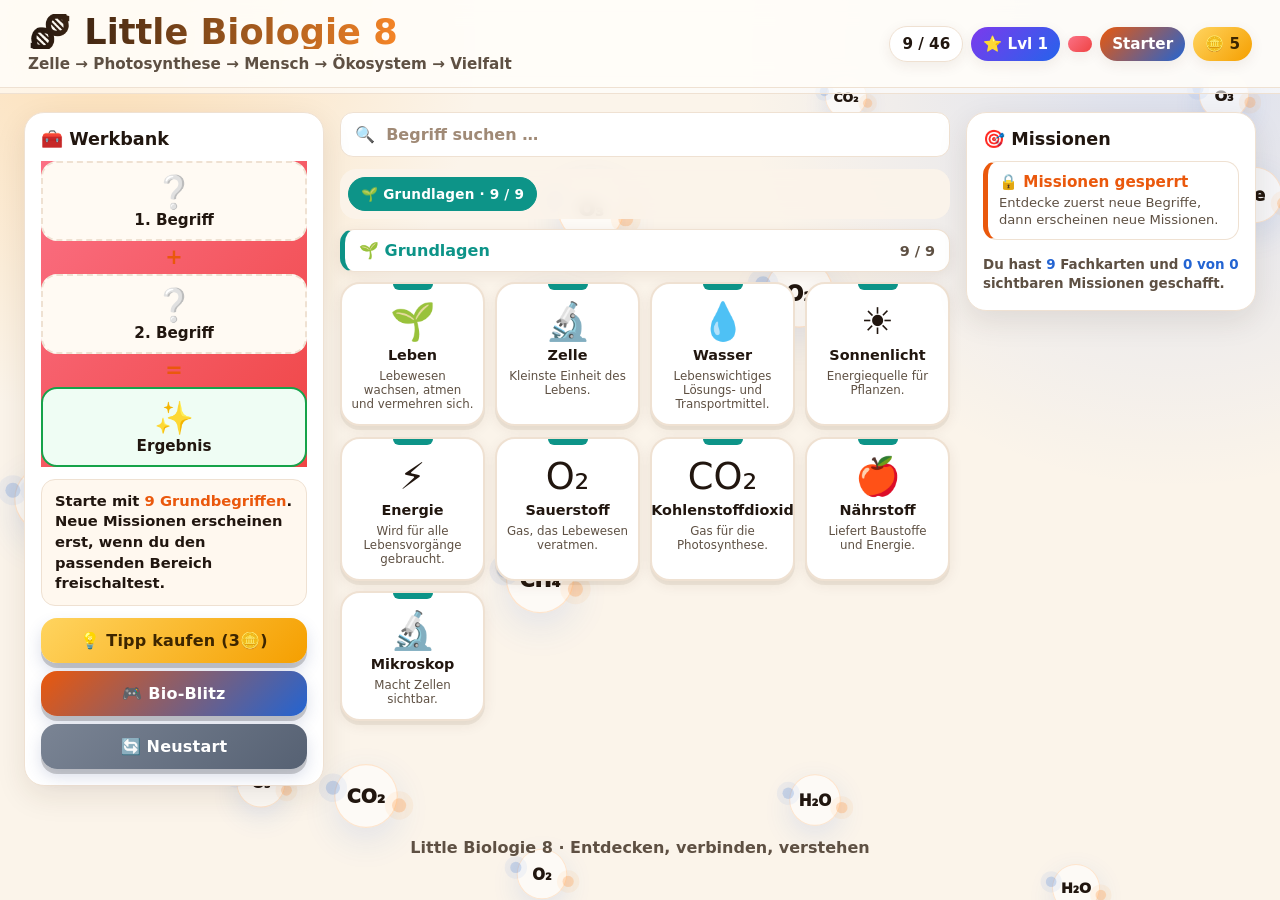
==== games/biologie8/index.html @ aa4bf68c "Spiel „Little Biologie 8" hinzufügen (games/biologie8/) - Neues Spiel mit gleicher Spiel-Mechanik wi" ====
<!doctype html>
<html lang="de">
<head>
  <meta charset="utf-8">
  <meta name="viewport" content="width=device-width,initial-scale=1">
  <title>Little Biologie 8</title>
  <link rel="stylesheet" href="style.css?v=1">
  <link rel="stylesheet" href="effects.css?v=1">
</head>
<body>
  <header class="topbar">
    <div class="brand">
      <h1>🧬 Little Biologie 8</h1>
      <p>Zelle → Photosynthese → Mensch → Ökosystem → Vielfalt</p>
    </div>
    <div class="stats">
      <strong id="count" class="pill">0 / 0</strong>
      <span id="level" class="pill level">⭐ Lvl 1</span>
      <span id="combo" class="pill combo" hidden></span>
      <span id="badge" class="pill badge">Starter</span>
      <span id="coins" class="pill coins">🪙 5</span>
      <span id="account" class="pill account" hidden></span>
    </div>
  </header>
  <div class="progress" title="Erfahrung bis zum nächsten Level"><span id="progressBar"></span></div>

  <main class="app">
    <aside class="bench">
      <h2>🧰 Werkbank</h2>
      <div class="combo">
        <div id="slotA" class="slot">❔<span>1. Begriff</span></div>
        <b>+</b>
        <div id="slotB" class="slot">❔<span>2. Begriff</span></div>
        <b>=</b>
        <div id="slotR" class="slot">✨<span>Ergebnis</span></div>
      </div>
      <div id="msg" class="msg">Tippe zwei Begriffe an. Passende Kombinationen schalten neue Biologie-Begriffe frei.</div>
      <div class="controls">
        <button id="hint">💡 Tipp kaufen (3🪙)</button>
        <button id="quiz">🎮 Bio-Blitz</button>
        <button id="reset">🔄 Neustart</button>
      </div>
    </aside>

    <section class="content">
      <input id="search" placeholder="🔍  Begriff suchen …">
      <section id="grid" class="grid"></section>
    </section>

    <aside class="missions-rail">
      <h2>🎯 Missionen</h2>
      <div id="missions" class="missiongrid"></div>
      <p id="labnote" class="labnote" hidden></p>
    </aside>
  </main>

  <div id="pop" class="modal">
    <div class="box">
      <button class="close" data-close>×</button>
      <div id="pe" class="big">🧬</div>
      <h2 id="pt" class="unlockTitle">Neu entdeckt</h2>
      <p id="pf" class="formula"></p>
      <p id="pchem" class="chemformula" hidden></p>
      <p id="px" class="explain"></p>
      <p id="pwhy" class="why" hidden></p>
    </div>
  </div>

  <div id="game" class="modal">
    <div class="box">
      <button class="close" data-close>×</button>
      <h2>🧬 Bio-Blitz</h2>
      <div id="gs" class="miniStatus"></div>
      <div id="gq"></div>
      <div id="ga" class="answers"></div>
    </div>
  </div>

  <footer class="footer">Little Biologie 8 · Entdecken, verbinden, verstehen</footer>
  <script src="app.js?v=1"></script>
  <script src="effects.js?v=1"></script>
</body>
</html>
---- games/biologie8/style.css ----
:root{
  --ink:#21160f;--muted:#5e5043;--line:#efe1d2;--card:#ffffff;--bg:#fbf4ea;--panel:#ffffff;
  --orange:#ea580c;--blue:#2364d2;--green:#16a34a;
  --shadow:0 10px 30px rgba(63,36,15,.10);--shadow-sm:0 4px 14px rgba(80,43,12,.08);
  /* Kategorie-Akzente */
  --c-grund:#0d9488;--c-stoffe:#d97706;--c-teil:#6366f1;--c-reak:#9333ea;--c-brand:#ea580c;--c-umwelt:#16a34a;--c-redox:#64748b;
  --accent:var(--orange);
}
*{box-sizing:border-box}
html{scroll-behavior:smooth}
body{margin:0;min-height:100vh;font-family:system-ui,-apple-system,Segoe UI,sans-serif;color:var(--ink);
  background:radial-gradient(circle at 8% 4%,rgba(255,184,88,.35),transparent 26%),radial-gradient(circle at 92% 6%,rgba(74,130,255,.18),transparent 30%),var(--bg)}

/* Kategorie-Akzent pro Element */
[data-cat=grund]{--accent:var(--c-grund)}[data-cat=stoffe]{--accent:var(--c-stoffe)}
[data-cat=teil]{--accent:var(--c-teil)}[data-cat=reak]{--accent:var(--c-reak)}
[data-cat=brand]{--accent:var(--c-brand)}[data-cat=umwelt]{--accent:var(--c-umwelt)}
[data-cat=redox]{--accent:var(--c-redox)}

/* ---------- Top-Bar ---------- */
.topbar{display:flex;justify-content:space-between;align-items:center;gap:16px;flex-wrap:wrap;
  padding:14px clamp(14px,3vw,28px);background:rgba(255,253,249,.92);border-bottom:1px solid var(--line);backdrop-filter:blur(12px)}
.brand h1{margin:0;font-size:clamp(1.5rem,4vw,2.2rem);line-height:1;font-weight:800}
.brand p{margin:6px 0 0;color:var(--muted);font-weight:600;font-size:clamp(.8rem,1.6vw,.95rem)}
.stats{display:flex;gap:8px;align-items:center;flex-wrap:wrap}
.pill{padding:8px 12px;border-radius:999px;background:#fff;border:1px solid var(--line);box-shadow:var(--shadow-sm);font-weight:700;font-size:.95rem}
.badge{background:linear-gradient(135deg,var(--orange),var(--blue));color:#fff;border:0}
.coins{background:linear-gradient(135deg,#ffd45f,#f59f00);color:#3d2600;border:0}
.level{background:linear-gradient(135deg,#7c3aed,#2563eb);color:#fff;border:0}
.combo{background:linear-gradient(135deg,#fb7185,#ef4444);color:#fff;border:0;animation:comboPulse 1s ease-in-out infinite}
@keyframes comboPulse{0%,100%{transform:scale(1)}50%{transform:scale(1.07)}}
.progress{height:6px;background:rgba(255,255,255,.6);border-bottom:1px solid var(--line)}
.progress span{display:block;height:100%;width:0;background:linear-gradient(90deg,var(--orange),var(--blue),var(--green));transition:width .4s}

/* ---------- 3-Zonen-Layout ---------- */
.app{display:grid;grid-template-columns:300px minmax(0,1fr) 290px;gap:16px;align-items:start;
  max-width:1320px;margin:0 auto;padding:18px clamp(12px,2.5vw,24px) 32px}
.bench,.missions-rail{position:sticky;top:14px;display:flex;flex-direction:column;gap:12px;
  padding:16px;background:var(--panel);border:1px solid var(--line);border-radius:20px;box-shadow:var(--shadow)}
.bench h2,.missions-rail h2{margin:0;font-size:1.1rem;font-weight:800}
.content{display:flex;flex-direction:column;gap:12px;min-width:0}

/* ---------- Werkbank ---------- */
.combo{display:flex;flex-direction:column;gap:6px}
.combo b{text-align:center;color:var(--orange);font-size:1.3rem;font-weight:800;line-height:1}
.slot{min-height:78px;border:2px dashed var(--line);border-radius:16px;display:grid;place-content:center;
  text-align:center;background:#fffaf3;font-size:2rem;font-weight:800;color:var(--muted);padding:10px}
.slot span{display:block;color:var(--ink);font-size:.95rem;font-weight:700}
.slot small{display:block;color:var(--muted);font-size:.74rem;font-weight:500;line-height:1.2;margin-top:2px}
.slot.on{border-style:solid;border-color:var(--orange);background:#fff3e6}
.slot.ok{border-style:solid;border-color:var(--green);background:#effdf4;animation:pop .28s}
.slot.bad{border-style:solid;border-color:#d94848;background:#fdeaea;animation:shake .28s}
.msg{padding:11px 13px;border:1px solid var(--line);border-radius:14px;background:#fff8ef;font-weight:600;line-height:1.4;font-size:.92rem}
.msg b{color:var(--orange);font-weight:800}
.msg .chemformula{font-size:.9rem}
.msg .why{display:block;font-size:.86rem}
.comboTag{display:inline-block;font-weight:800;color:#ef4444}
.controls{display:flex;flex-direction:column;gap:8px}

/* ---------- Buttons & Input ---------- */
button{font:inherit;font-weight:800;border:0;border-radius:16px;cursor:pointer;padding:13px 16px;color:#fff;letter-spacing:.2px;
  background:linear-gradient(135deg,var(--orange),var(--blue));box-shadow:0 5px 0 rgba(0,0,0,.18),0 8px 16px rgba(49,73,140,.18);
  transition:transform .08s ease,box-shadow .08s ease,filter .15s}
button:hover{filter:brightness(1.06)}
button:active{transform:translateY(4px);box-shadow:0 1px 0 rgba(0,0,0,.18),0 3px 8px rgba(49,73,140,.18)}
.controls button{width:100%}
#hint{background:linear-gradient(135deg,#ffd45f,#f59f00);color:#3d2600}
#reset{background:linear-gradient(135deg,#7a8494,#566173)}
input{font:inherit;font-weight:600;border:1px solid var(--line);border-radius:13px;padding:12px 14px;background:#fff;color:var(--ink);width:100%}
input::placeholder{color:#a08a76}

/* ---------- Kategorie-Tabs ---------- */
.tabs{position:sticky;top:10px;z-index:7;display:flex;gap:8px;flex-wrap:wrap;padding:8px;
  background:rgba(251,244,234,.92);backdrop-filter:blur(8px);border-radius:16px}
.tab{display:inline-flex;align-items:center;gap:6px;background:#fff;color:var(--ink);border:1px solid var(--line);
  box-shadow:none;padding:8px 12px;font-size:.85rem;font-weight:700;border-radius:999px}
.tab:hover{border-color:var(--accent)}
.tab.active{background:var(--accent);border-color:var(--accent);color:#fff;transform:none}
.head{display:flex;justify-content:space-between;align-items:center;gap:10px;border:1px solid var(--line);
  border-left:5px solid var(--accent);border-radius:14px;background:#fff;color:var(--accent);
  font-weight:800;padding:11px 14px;box-shadow:var(--shadow-sm)}
.head span{color:var(--muted);font-weight:700;font-size:.9rem}

/* ---------- Karten-Grid ---------- */
.grid{display:grid;grid-template-columns:repeat(auto-fill,minmax(118px,1fr));gap:10px}
.tabs,.head,.empty{grid-column:1/-1}
.card{display:flex;flex-direction:column;align-items:center;gap:5px;text-align:center;background:var(--card);
  border:2px solid var(--line);border-radius:20px;padding:14px 9px 13px;box-shadow:0 4px 0 rgba(80,43,12,.07),var(--shadow-sm);
  cursor:pointer;transition:transform .14s cubic-bezier(.2,.8,.2,1.25),box-shadow .14s,border-color .14s;position:relative;overflow:hidden}
.card:before{content:"";position:absolute;top:0;left:50%;transform:translateX(-50%);width:40px;height:6px;
  border-radius:0 0 999px 999px;background:var(--accent)}
.card:hover{transform:translateY(-5px) scale(1.04);box-shadow:0 16px 30px rgba(80,43,12,.18);border-color:var(--accent)}
.card:active{transform:translateY(-1px) scale(1)}
.card.sel{border-color:var(--accent);box-shadow:0 0 0 3px color-mix(in srgb,var(--accent) 35%,transparent),0 12px 26px rgba(80,43,12,.16)}
.sym{font-size:2.3rem;margin-top:2px}
.name{font-weight:800;line-height:1.1;font-size:.9rem}
.info{font-size:.74rem;color:var(--muted);font-weight:500;line-height:1.2}
.empty{padding:18px;text-align:center;border:1px dashed var(--line);border-radius:16px;background:#fff;color:var(--muted);font-weight:600}

/* ---------- Missionen ---------- */
.missiongrid{display:flex;flex-direction:column;gap:10px}
.mission{border:1px solid var(--line);border-left:5px solid var(--accent);border-radius:14px;padding:11px;background:#fff;position:relative}
.mission.done{background:#f3fbf5;border-color:#bfe8cd;border-left-color:var(--green)}
.mt{font-weight:800;color:var(--accent);font-size:.95rem}
.mission.done .mt{color:#157246}
.mi{font-size:.82rem;color:var(--muted);font-weight:500;margin-top:3px;line-height:1.3}
.mission b{display:block;margin-top:6px;font-size:.8rem;color:var(--muted);font-weight:700}
.targets{display:flex;flex-wrap:wrap;gap:5px;margin-top:7px}
.targets span{font-size:.72rem;font-weight:600;padding:4px 8px;border-radius:999px;background:#f2ede7;color:var(--muted)}
.targets span.done{background:#dff7e6;color:#157246}
.labnote{font-weight:600;color:var(--muted);font-size:.84rem;line-height:1.4;margin:4px 0 0}
.labnote b{color:var(--blue)}

/* ---------- Modals ---------- */
.modal{display:none;position:fixed;inset:0;z-index:50;place-items:center;background:rgba(33,22,15,.5);backdrop-filter:blur(8px);padding:16px}
.modal.show{display:grid}
.box{width:min(540px,96vw);background:#fff;border:1px solid var(--line);border-radius:24px;padding:22px;box-shadow:0 26px 80px rgba(0,0,0,.32);position:relative}
.close{position:absolute;right:12px;top:10px;width:38px;height:38px;padding:0;border-radius:50%;background:#eee;color:#222;box-shadow:none}
.big{font-size:4rem;text-align:center}
.unlockTitle{text-align:center;margin:.2rem 40px .4rem 0;font-weight:800}
.formula{padding:9px 12px;border-radius:13px;background:#fff7ee;border:1px solid var(--line);font-weight:800;color:var(--orange)}
.chemformula{display:inline-block;margin:6px 0;padding:8px 12px;border-radius:12px;background:#eef4ff;border:1px solid rgba(35,100,210,.35);font-weight:800;color:var(--blue);letter-spacing:.3px}
.explain{font-weight:600;line-height:1.4}
.why{margin-top:8px;padding:9px 12px;border-radius:12px;background:#effdf4;border:1px solid rgba(34,160,107,.35);color:#157246;font-weight:600;line-height:1.35}
.answers{display:grid;gap:8px}
.answers button{background:#fff;color:#222;border:1px solid var(--line);text-align:left;font-weight:700}
.answers button.r{background:#ddf7e6;border-color:var(--green)}
.answers button.w{background:#fde2e2;border-color:#d94848}
.miniStatus{font-weight:800;background:#fff1d4;border-radius:12px;padding:9px;margin:8px 0}

/* ---------- Login / Konto ---------- */
.account{background:linear-gradient(135deg,#34d399,#0d9488);color:#fff;border:0;cursor:pointer}
.login-modal{display:none;position:fixed;inset:0;z-index:60;place-items:center;background:rgba(33,22,15,.62);backdrop-filter:blur(8px);padding:16px}
.login-modal.show{display:grid}
.login-modal .box{width:min(420px,96vw);text-align:center}
.login-modal .big{font-size:3.4rem}
.login-modal h2{margin:.1rem 0 .3rem}
.login-modal p{color:var(--muted);font-weight:600;font-size:.9rem;line-height:1.4;margin:.2rem 0 1rem}
.login-modal input{margin-bottom:10px;text-align:center}
.login-modal .err{color:#d94848;font-weight:700;font-size:.85rem;min-height:1.1em;margin-bottom:6px}
.login-modal #loginBtn{width:100%}

/* ---------- Effekte-Helfer ---------- */
.confetti{position:fixed;top:-20px;font-size:1.4rem;z-index:99;animation:fall 1.4s linear forwards;pointer-events:none}
.toast{position:fixed;left:50%;bottom:18px;transform:translateX(-50%);z-index:80;background:#21160f;color:#fff;padding:10px 14px;border-radius:999px;font-weight:700;box-shadow:0 12px 30px #0004;animation:toast 2.2s forwards}
.footer{text-align:center;padding:20px;color:var(--muted);font-weight:600}

@keyframes pop{0%{transform:scale(.92)}70%{transform:scale(1.05)}100%{transform:scale(1)}}
@keyframes shake{35%{transform:translateX(-6px)}70%{transform:translateX(6px)}}
@keyframes fall{to{transform:translateY(105vh) rotate(360deg);opacity:0}}
@keyframes toast{0%{opacity:0;transform:translate(-50%,20px)}15%,80%{opacity:1;transform:translate(-50%,0)}100%{opacity:0;transform:translate(-50%,20px)}}

/* ---------- Responsive ---------- */
@media(max-width:980px){
  .app{grid-template-columns:1fr;gap:14px}
  .bench{position:sticky;top:0;z-index:9}
  .missions-rail{position:static;order:3}
  .content{order:2}
  .combo{flex-direction:row;align-items:stretch}
  .combo .slot{flex:1}
  .combo b{display:flex;align-items:center}
  .controls{flex-direction:row;flex-wrap:wrap}
  .controls button{flex:1 1 30%}
}
@media(max-width:560px){
  .topbar{flex-direction:column;align-items:flex-start}
  .combo{flex-direction:column}
  .grid{grid-template-columns:repeat(auto-fill,minmax(104px,1fr))}
  .tabs{top:0}
}
---- games/biologie8/effects.css ----
.molecule-bg{position:fixed;inset:0;z-index:-1;overflow:hidden;pointer-events:none}.molecule{position:absolute;width:54px;height:54px;border-radius:50%;display:grid;place-items:center;background:rgba(255,255,255,.58);border:1px solid rgba(255,138,40,.2);box-shadow:0 10px 30px rgba(35,100,210,.12);font-weight:1000;animation:floatMol var(--dur,12s) ease-in-out infinite;filter:blur(.0px)}.molecule:before,.molecule:after{content:"";position:absolute;width:12px;height:12px;border-radius:50%;background:rgba(35,100,210,.24);box-shadow:0 0 0 6px rgba(35,100,210,.06)}.molecule:before{left:-8px;top:13px}.molecule:after{right:-8px;bottom:12px;background:rgba(255,138,40,.3);box-shadow:0 0 0 6px rgba(255,138,40,.07)}@keyframes floatMol{0%,100%{transform:translateY(0) rotate(0deg) scale(.9);opacity:.18}30%{opacity:.45}50%{transform:translateY(-38px) rotate(12deg) scale(1.08);opacity:.5}80%{opacity:.25}}.topbar{animation:heroGlow 8s ease-in-out infinite}@keyframes heroGlow{0%,100%{box-shadow:0 6px 24px rgba(255,138,40,.05)}50%{box-shadow:0 8px 30px rgba(35,100,210,.10)}}.brand h1{background:linear-gradient(90deg,#21160f,#ff8a28,#2364d2,#21160f);background-size:240% auto;-webkit-background-clip:text;background-clip:text;color:transparent;animation:titleFlow 7s linear infinite}@keyframes titleFlow{to{background-position:240% center}}.progress span{position:relative;overflow:hidden}.progress span:after{content:"";position:absolute;inset:0;background:linear-gradient(90deg,transparent,rgba(255,255,255,.7),transparent);transform:translateX(-100%);animation:barShine 2.2s linear infinite}@keyframes barShine{to{transform:translateX(100%)}}.card{transform-style:preserve-3d;will-change:transform}.card .sym{animation:symBob 3.8s ease-in-out infinite}.card:nth-child(3n) .sym{animation-delay:.5s}.card:nth-child(4n) .sym{animation-delay:1s}@keyframes symBob{0%,100%{transform:translateY(0) scale(1)}50%{transform:translateY(-4px) scale(1.05)}}.card:after{content:"";position:absolute;inset:-30%;background:linear-gradient(110deg,transparent 35%,rgba(255,255,255,.55),transparent 65%);transform:translateX(-120%) rotate(8deg);transition:.7s}.card:hover:after{transform:translateX(120%) rotate(8deg)}.slot.on{animation:slotPulse 2.6s ease-in-out infinite}@keyframes slotPulse{0%,100%{box-shadow:inset 0 0 0 3px rgba(255,138,40,.10)}50%{box-shadow:inset 0 0 0 3px rgba(255,138,40,.16),0 0 0 3px rgba(255,138,40,.07)}}.slot.ok{animation:slotSuccess .55s ease both}@keyframes slotSuccess{0%{transform:scale(.96)}55%{transform:scale(1.06);filter:brightness(1.08)}100%{transform:scale(1)}}.reaction-beam{position:fixed;height:8px;border-radius:999px;z-index:75;pointer-events:none;background:linear-gradient(90deg,#ff8a28,#fff4a8,#2364d2);box-shadow:0 0 18px rgba(255,138,40,.75),0 0 28px rgba(35,100,210,.45);transform-origin:left center;animation:beam .65s ease-out forwards}@keyframes beam{0%{opacity:0;filter:blur(6px);clip-path:inset(0 100% 0 0)}18%{opacity:1}100%{opacity:0;filter:blur(0);clip-path:inset(0 0 0 0)}}.spark{position:fixed;z-index:90;pointer-events:none;font-size:1.3rem;animation:sparkFly .8s cubic-bezier(.2,.7,.2,1) forwards}.spark.dot{width:10px;height:10px;border-radius:50%;background:var(--c,#ff8a28);box-shadow:0 0 16px var(--c,#ff8a28);font-size:0}@keyframes sparkFly{0%{opacity:1;transform:translate(0,0) scale(.7) rotate(0deg)}100%{opacity:0;transform:translate(var(--x),var(--y)) scale(1.25) rotate(180deg)}}button{position:relative;overflow:hidden}.ripple{position:absolute;border-radius:50%;background:rgba(255,255,255,.55);transform:scale(0);animation:ripple .55s ease-out;pointer-events:none}@keyframes ripple{to{transform:scale(16);opacity:0}}.mission.done{animation:missionGlow 1.3s ease-in-out}@keyframes missionGlow{0%{box-shadow:0 0 0 rgba(34,160,107,0)}50%{box-shadow:0 0 0 6px rgba(34,160,107,.15)}100%{box-shadow:0 0 0 rgba(34,160,107,0)}}.pop.show .box,.modal.show .box{animation:modalPop .32s cubic-bezier(.2,.9,.2,1.2)}@keyframes modalPop{from{opacity:0;transform:translateY(18px) scale(.9)}to{opacity:1;transform:translateY(0) scale(1)}}.screen-flash{position:fixed;inset:0;z-index:70;pointer-events:none;background:radial-gradient(circle at center,rgba(255,255,255,.75),transparent 55%);animation:flash .45s ease-out forwards}@keyframes flash{to{opacity:0}}@media(prefers-reduced-motion:reduce){*,*:before,*:after{animation-duration:.01ms!important;animation-iteration-count:1!important;transition-duration:.01ms!important}.molecule-bg{display:none}}
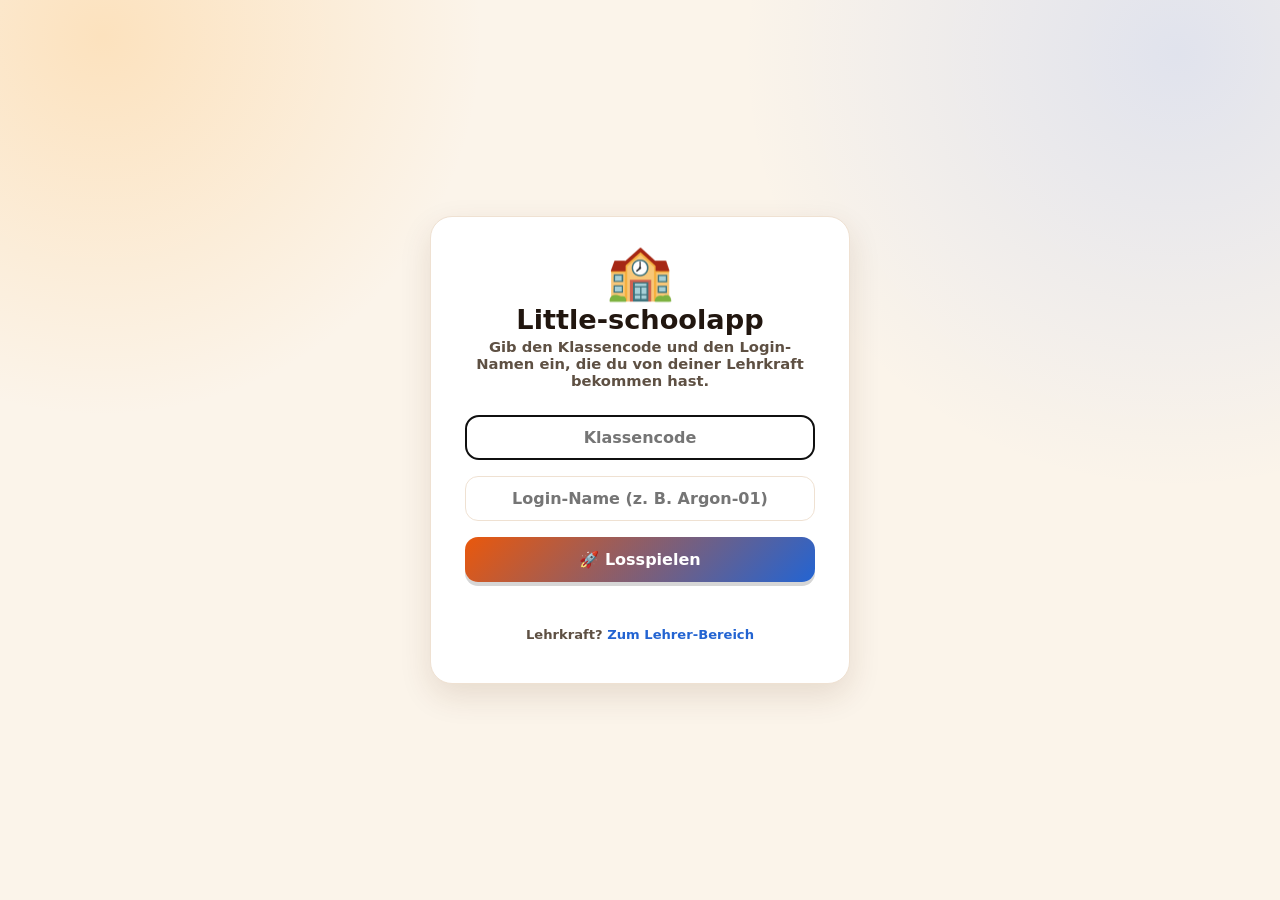
==== commit 6a919ea8: "biologie8: echtes Spiel „Bio-Alchemie" übernehmen + Portal-Sync Ersetzt die selbstgebauten Inhalte d" ====
--- a/games/biologie8/index.html
+++ b/games/biologie8/index.html
@@ -1,83 +1,45 @@
-<!doctype html>
+<!DOCTYPE html>
 <html lang="de">
 <head>
-  <meta charset="utf-8">
-  <meta name="viewport" content="width=device-width,initial-scale=1">
-  <title>Little Biologie 8</title>
-  <link rel="stylesheet" href="style.css?v=1">
-  <link rel="stylesheet" href="effects.css?v=1">
+<meta charset="UTF-8">
+<meta name="viewport" content="width=device-width,initial-scale=1.0">
+<title>Bio-Alchemie – Klasse 8</title>
+<link rel="stylesheet" href="style.css">
+<link rel="stylesheet" href="sticky-play.css?v=1">
+<link rel="stylesheet" href="coins.css?v=1">
+<link rel="stylesheet" href="mini-game.css?v=1">
+<link rel="stylesheet" href="tabs.css?v=1">
+<link rel="stylesheet" href="mission.css?v=1">
+<link rel="stylesheet" href="galaxy-game.css?v=1">
 </head>
 <body>
-  <header class="topbar">
-    <div class="brand">
-      <h1>🧬 Little Biologie 8</h1>
-      <p>Zelle → Photosynthese → Mensch → Ökosystem → Vielfalt</p>
+<header class="topbar">
+  <div><h1>🧬 Bio-Alchemie</h1><p>Klasse 8 · Baustein → Struktur → System → Funktion</p></div>
+  <div class="stats"><strong id="counter">0 / 0</strong><span id="badge">Starter</span></div>
+</header>
+<main>
+  <section class="play">
+    <div class="combo">
+      <div class="slot" id="a">❔<span>1. Begriff</span></div><b>+</b>
+      <div class="slot" id="b">❔<span>2. Begriff</span></div><b>=</b>
+      <div class="slot result" id="r">✨<span>Ergebnis</span></div>
     </div>
-    <div class="stats">
-      <strong id="count" class="pill">0 / 0</strong>
-      <span id="level" class="pill level">⭐ Lvl 1</span>
-      <span id="combo" class="pill combo" hidden></span>
-      <span id="badge" class="pill badge">Starter</span>
-      <span id="coins" class="pill coins">🪙 5</span>
-      <span id="account" class="pill account" hidden></span>
-    </div>
-  </header>
-  <div class="progress" title="Erfahrung bis zum nächsten Level"><span id="progressBar"></span></div>
-
-  <main class="app">
-    <aside class="bench">
-      <h2>🧰 Werkbank</h2>
-      <div class="combo">
-        <div id="slotA" class="slot">❔<span>1. Begriff</span></div>
-        <b>+</b>
-        <div id="slotB" class="slot">❔<span>2. Begriff</span></div>
-        <b>=</b>
-        <div id="slotR" class="slot">✨<span>Ergebnis</span></div>
-      </div>
-      <div id="msg" class="msg">Tippe zwei Begriffe an. Passende Kombinationen schalten neue Biologie-Begriffe frei.</div>
-      <div class="controls">
-        <button id="hint">💡 Tipp kaufen (3🪙)</button>
-        <button id="quiz">🎮 Bio-Blitz</button>
-        <button id="reset">🔄 Neustart</button>
-      </div>
-    </aside>
-
-    <section class="content">
-      <input id="search" placeholder="🔍  Begriff suchen …">
-      <section id="grid" class="grid"></section>
-    </section>
-
-    <aside class="missions-rail">
-      <h2>🎯 Missionen</h2>
-      <div id="missions" class="missiongrid"></div>
-      <p id="labnote" class="labnote" hidden></p>
-    </aside>
-  </main>
-
-  <div id="pop" class="modal">
-    <div class="box">
-      <button class="close" data-close>×</button>
-      <div id="pe" class="big">🧬</div>
-      <h2 id="pt" class="unlockTitle">Neu entdeckt</h2>
-      <p id="pf" class="formula"></p>
-      <p id="pchem" class="chemformula" hidden></p>
-      <p id="px" class="explain"></p>
-      <p id="pwhy" class="why" hidden></p>
-    </div>
-  </div>
-
-  <div id="game" class="modal">
-    <div class="box">
-      <button class="close" data-close>×</button>
-      <h2>🧬 Bio-Blitz</h2>
-      <div id="gs" class="miniStatus"></div>
-      <div id="gq"></div>
-      <div id="ga" class="answers"></div>
-    </div>
-  </div>
-
-  <footer class="footer">Little Biologie 8 · Entdecken, verbinden, verstehen</footer>
-  <script src="app.js?v=1"></script>
-  <script src="effects.js?v=1"></script>
+    <div id="msg" class="msg">Tippe zwei Begriffe an. Wenn sie fachlich zusammenpassen, entsteht ein neuer Biologie-Begriff.</div>
+    <div class="controls"><input id="search" placeholder="Begriff suchen …"><button id="hint">💡 Tipp</button><button id="reset">🔄 Neustart</button></div>
+  </section>
+  <section class="mission-panel">
+    <h2>🎯 Missionen</h2>
+    <div id="missionList" class="mission-list"></div>
+  </section>
+  <section id="grid" class="grid"></section>
+</main>
+<div id="pop" class="pop"><div class="popcard"><button id="close">×</button><div id="pe">🧬</div><h2 id="pt">Neu</h2><p id="pf"></p><p id="px"></p></div></div>
+<footer>Bio-Alchemie · Lernen durch fachliche Zusammenhänge</footer>
+<script src="portal.js?v=1"></script>
+<script src="script2.js?v=2"></script>
+<script src="mission-upgrade.js?v=1"></script>
+<script src="coins.js?v=2"></script>
+<script src="mini-game.js?v=2"></script>
+<script src="galaxy-game.js?v=1"></script>
 </body>
-</html>
+</html>
--- a/games/biologie8/sticky-play.css
+++ b/games/biologie8/sticky-play.css
@@ -0,0 +1,39 @@
+/* iPad-Verbesserung: Kombinationsbereich bleibt beim Scrollen sichtbar */
+.topbar{
+  position:relative;
+  top:auto;
+}
+
+.play{
+  position:sticky;
+  top:0;
+  z-index:9;
+  margin-top:0;
+  border-radius:0 0 22px 22px;
+  border-top:0;
+  background:rgba(255,255,255,.94);
+  box-shadow:0 10px 24px rgba(21,70,45,.18);
+}
+
+.category-nav{
+  position:static;
+  top:auto;
+  z-index:auto;
+  background:transparent;
+  backdrop-filter:none;
+  border-bottom:0;
+  padding:4px 2px 6px;
+}
+
+.category-head{
+  scroll-margin-top:210px;
+}
+
+@media(max-width:760px){
+  .play{
+    border-radius:0 0 18px 18px;
+  }
+  .category-head{
+    scroll-margin-top:260px;
+  }
+}
--- a/games/biologie8/coins.css
+++ b/games/biologie8/coins.css
@@ -0,0 +1,14 @@
+.coins-box{
+  padding:6px 10px;
+  border-radius:999px;
+  background:linear-gradient(135deg,#f5c542,#f59f00);
+  color:#3a2500;
+  font-weight:1000;
+  font-size:.98rem;
+  box-shadow:0 6px 14px rgba(150,100,0,.18);
+}
+
+#hint{
+  background:linear-gradient(135deg,#f5c542,#f59f00);
+  color:#3a2500;
+}
--- a/games/biologie8/tabs.css
+++ b/games/biologie8/tabs.css
@@ -0,0 +1,33 @@
+.category-tabs{
+  position:static;
+  display:flex;
+  gap:8px;
+  overflow-x:auto;
+  padding:5px 2px 8px;
+  background:transparent;
+  border-bottom:0;
+}
+.category-pill.active-tab{
+  background:linear-gradient(135deg,var(--g),var(--b));
+  color:#fff;
+  border-color:transparent;
+  box-shadow:0 8px 18px rgba(31,143,85,.22);
+}
+.category-progress{
+  float:right;
+  padding:2px 8px;
+  border-radius:999px;
+  background:rgba(31,143,85,.12);
+  color:var(--g);
+  font-size:.88em;
+}
+.category-empty{
+  grid-column:1/-1;
+  padding:16px;
+  border-radius:16px;
+  background:rgba(255,255,255,.75);
+  border:1px dashed var(--bd);
+  color:var(--m);
+  font-weight:850;
+  text-align:center;
+}
--- a/games/biologie8/galaxy-game.css
+++ b/games/biologie8/galaxy-game.css
@@ -0,0 +1 @@
+.galaxy-modal{display:none;position:fixed;inset:0;z-index:60;place-items:center;background:rgba(3,8,24,.72);backdrop-filter:blur(10px);padding:10px}.galaxy-modal.show{display:grid}.galaxy-card{width:min(920px,98vw);background:linear-gradient(180deg,#08172f,#061020);color:#fff;border-radius:26px;border:1px solid rgba(140,200,255,.35);box-shadow:0 28px 80px rgba(0,0,0,.48);padding:14px;position:relative}.galaxy-close{position:absolute;right:12px;top:10px;width:38px;height:38px;border-radius:50%;background:rgba(255,255,255,.16);color:#fff;box-shadow:none}.galaxy-card h2{margin:0 46px 6px 2px;font-size:clamp(1.3rem,3vw,2rem)}.galaxy-info{display:flex;flex-wrap:wrap;gap:8px;align-items:center;margin-bottom:8px}.galaxy-pill{padding:6px 10px;border-radius:999px;background:rgba(255,255,255,.12);font-weight:900}.galaxy-task{flex:1 1 260px;padding:8px 11px;border-radius:14px;background:rgba(121,209,141,.16);border:1px solid rgba(121,209,141,.35);font-weight:900;line-height:1.25}.galaxy-field{position:relative;height:min(58vh,470px);min-height:330px;overflow:hidden;border-radius:20px;background:radial-gradient(circle at 20% 20%,rgba(39,125,161,.55),transparent 0 22%),radial-gradient(circle at 80% 8%,rgba(121,209,141,.22),transparent 0 20%),linear-gradient(180deg,#08112b,#050816 70%,#081d28);border:1px solid rgba(255,255,255,.16);touch-action:none}.galaxy-field:before{content:"";position:absolute;inset:0;background-image:radial-gradient(circle,#fff 1px,transparent 1.8px);background-size:38px 38px;opacity:.18;animation:galaxyStars 8s linear infinite}.galaxy-ship{position:absolute;bottom:12px;left:50%;transform:translateX(-50%);font-size:2.6rem;filter:drop-shadow(0 0 12px rgba(121,209,141,.75));z-index:4;user-select:none}.galaxy-word{position:absolute;top:-42px;z-index:3;min-width:76px;max-width:165px;text-align:center;padding:7px 9px;border-radius:999px;background:rgba(255,255,255,.94);color:#0b1b2f;border:2px solid rgba(255,255,255,.55);font-weight:1000;box-shadow:0 8px 18px rgba(0,0,0,.24);white-space:nowrap}.galaxy-word.good{border-color:rgba(121,209,141,.85)}.galaxy-word.bad{border-color:rgba(255,130,130,.75)}.galaxy-shot{position:absolute;width:7px;height:22px;border-radius:999px;background:#e7fff0;box-shadow:0 0 12px #79d18d;z-index:2}.galaxy-hit{animation:galaxyHit .25s forwards}.galaxy-controls{display:flex;justify-content:center;gap:10px;align-items:center;margin-top:10px}.galaxy-controls button{min-width:72px;border-radius:16px;background:linear-gradient(135deg,#1f8f55,#277da1);color:#fff}.galaxy-controls .shoot{min-width:140px;font-size:1.08rem}.galaxy-result{margin-top:9px;padding:9px 11px;border-radius:14px;background:rgba(255,255,255,.12);font-weight:900;line-height:1.25}.galaxy-legend{font-size:.9rem;color:rgba(255,255,255,.82);font-weight:750}.galaxy-start{display:grid;place-items:center;position:absolute;inset:0;z-index:8;background:rgba(3,8,24,.64);text-align:center;padding:20px}.galaxy-start-box{max-width:560px}.galaxy-start-box p{font-weight:800;line-height:1.35}.galaxy-start-box button{font-size:1.1rem;padding:12px 18px}@keyframes galaxyStars{from{background-position:0 0}to{background-position:0 76px}}@keyframes galaxyHit{to{opacity:0;transform:scale(1.45)}}@media(max-width:760px){.galaxy-card{border-radius:18px;padding:10px}.galaxy-field{height:52vh;min-height:300px}.galaxy-word{font-size:.86rem;min-width:64px;max-width:135px;padding:6px 7px}.galaxy-ship{font-size:2.35rem}.galaxy-controls button{min-width:62px;padding:12px 10px}.galaxy-controls .shoot{min-width:120px}}
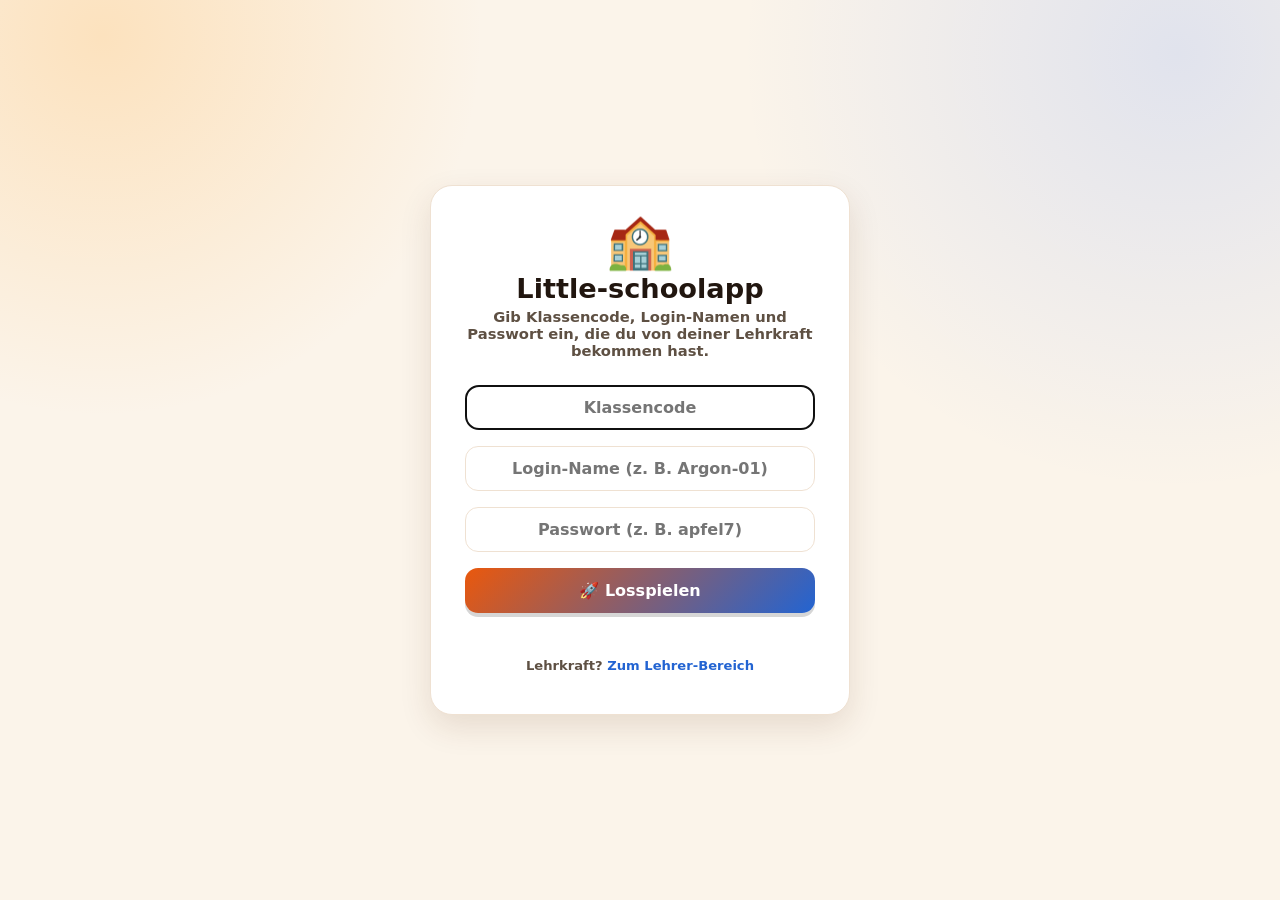
==== commit df352640: "Schüler-Passwörter + DIN-A4-PDF-Export der Logins Passwörter: - worker.js: pro Login wird automatisc" ====
--- a/games/biologie8/index.html
+++ b/games/biologie8/index.html
@@ -35,7 +35,7 @@
 </main>
 <div id="pop" class="pop"><div class="popcard"><button id="close">×</button><div id="pe">🧬</div><h2 id="pt">Neu</h2><p id="pf"></p><p id="px"></p></div></div>
 <footer>Bio-Alchemie · Lernen durch fachliche Zusammenhänge</footer>
-<script src="portal.js?v=1"></script>
+<script src="portal.js?v=3"></script>
 <script src="script2.js?v=2"></script>
 <script src="mission-upgrade.js?v=1"></script>
 <script src="coins.js?v=2"></script>
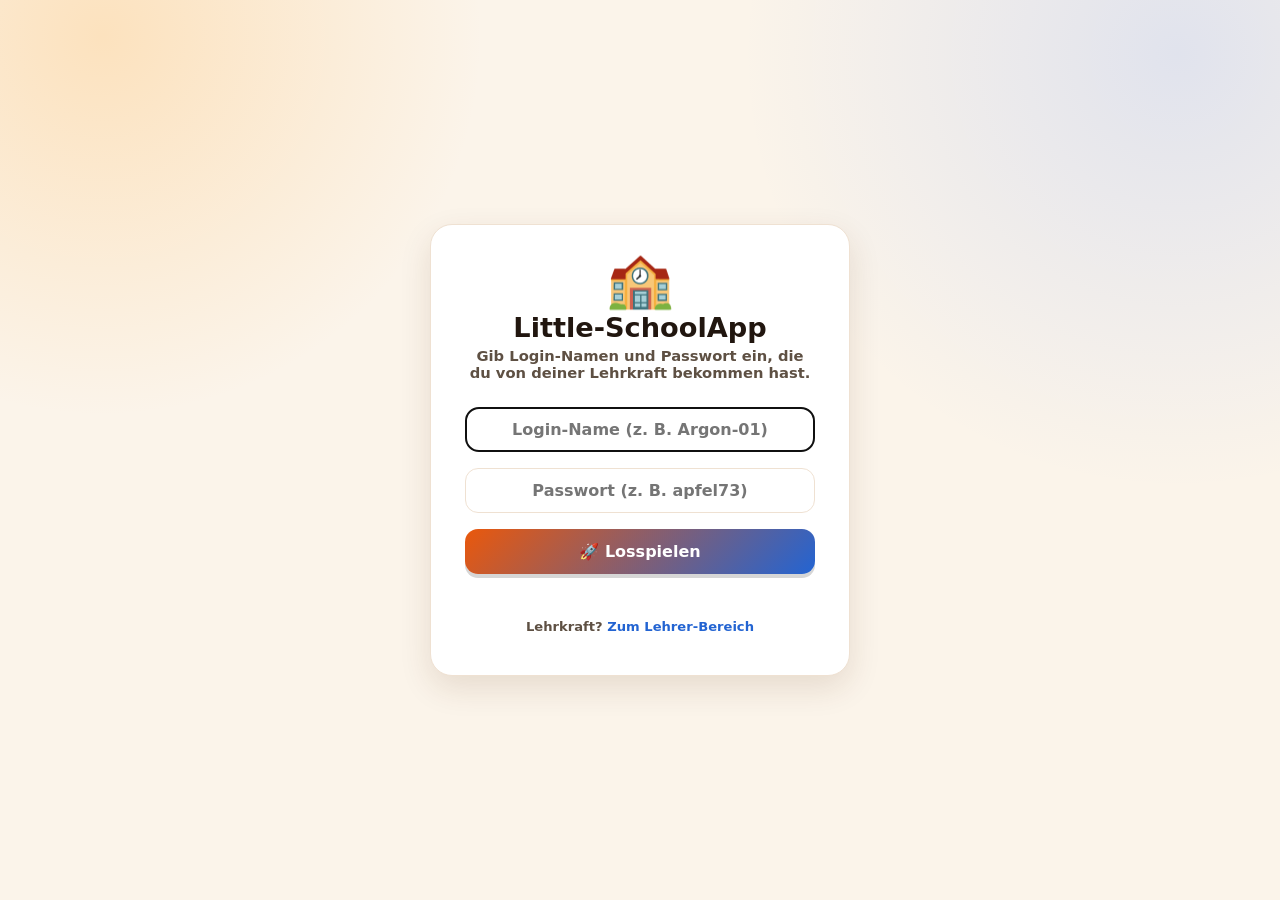
==== commit 87a4eb44: "Review-Fixes: Passwort-Login & Spiel-Anbindung härten 1) Passwörter case-insensitiv (normPw): pwOk +" ====
--- a/games/biologie8/index.html
+++ b/games/biologie8/index.html
@@ -35,7 +35,7 @@
 </main>
 <div id="pop" class="pop"><div class="popcard"><button id="close">×</button><div id="pe">🧬</div><h2 id="pt">Neu</h2><p id="pf"></p><p id="px"></p></div></div>
 <footer>Bio-Alchemie · Lernen durch fachliche Zusammenhänge</footer>
-<script src="portal.js?v=3"></script>
+<script src="portal.js?v=4"></script>
 <script src="script2.js?v=2"></script>
 <script src="mission-upgrade.js?v=1"></script>
 <script src="coins.js?v=2"></script>
